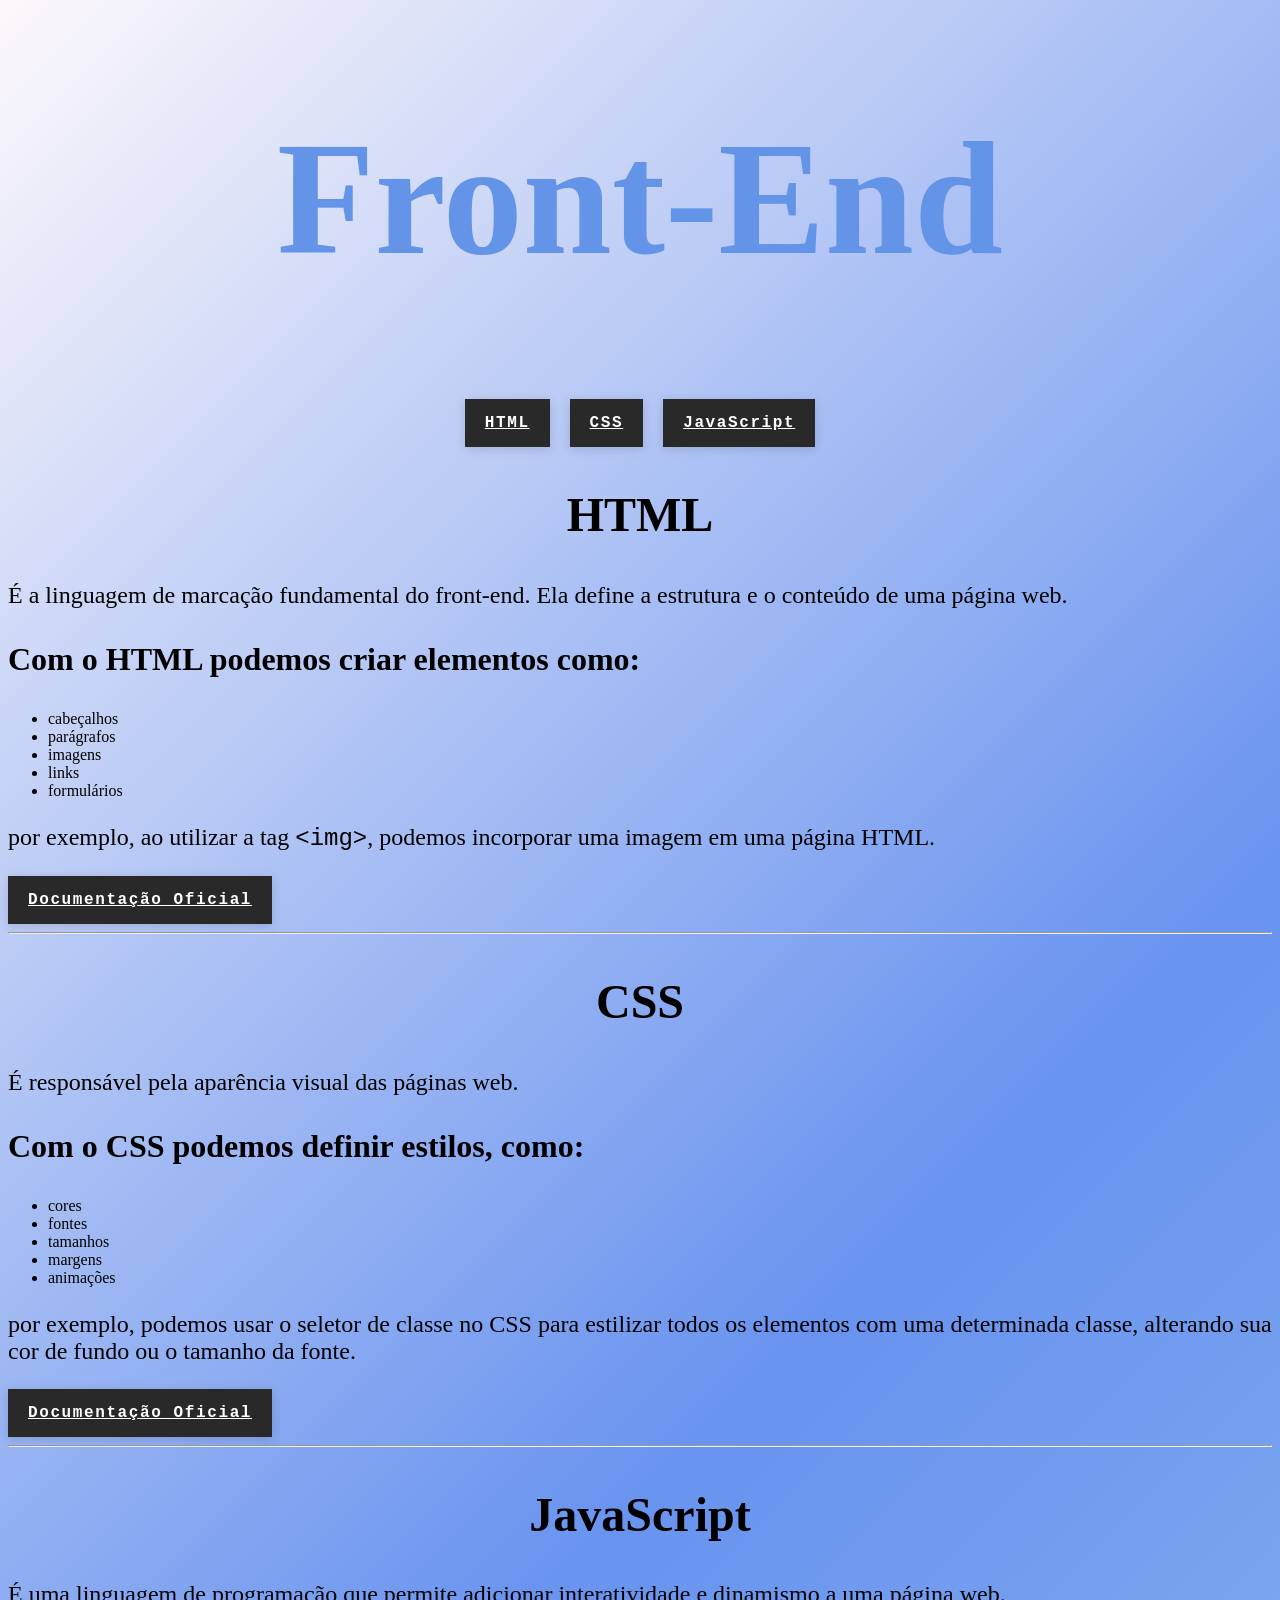
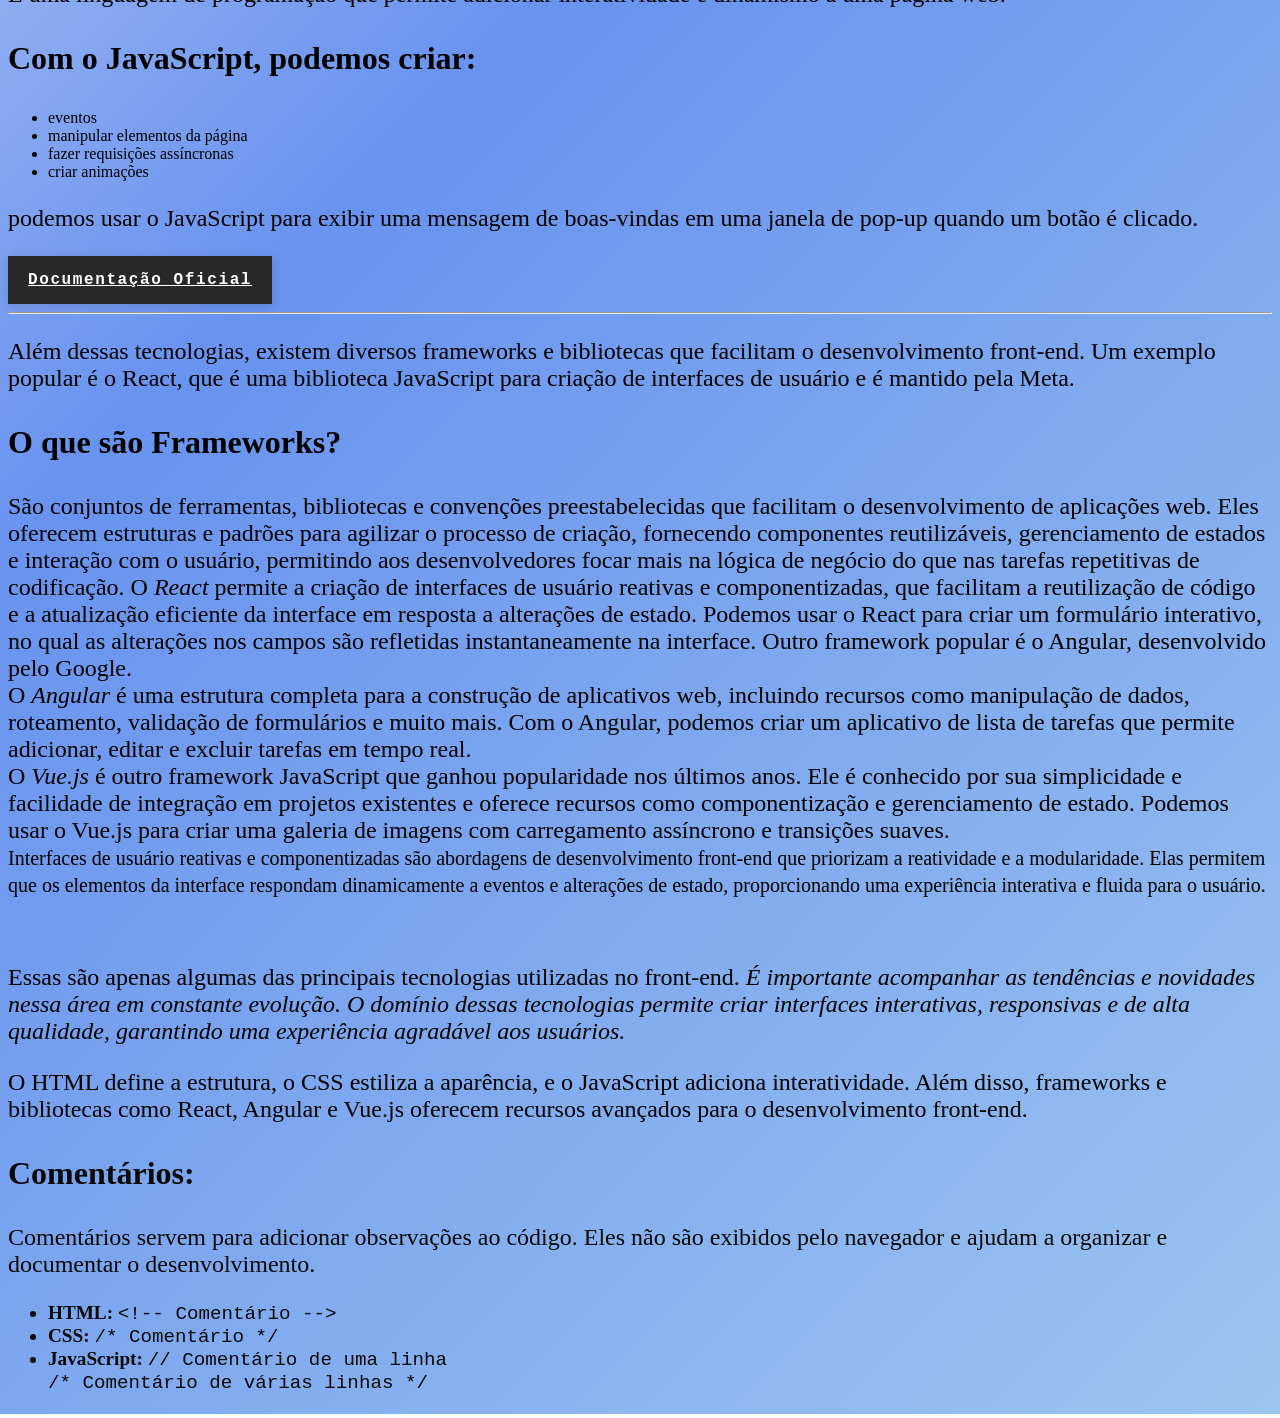
==== aula1/index.html @ bb738084 "adiciona estilos, tamanho das fontes e cor de fundo da página" ====
<!DOCTYPE html>
<html lang="en">
<head>
    <meta charset="UTF-8">
    <meta name="viewport" content="width=device-width, initial-scale=1.0">
    <title>Front-End</title>
    <link rel="stylesheet" href="style.css">
</head>
<body>
    <main>
    <!--O HTML  -->
    <h1>Front-End</h1>

<nav class="menu">
<a href="#html" class="ui-btn">
    <span>HTML</span>
</a>
<a href="#css" class="ui-btn">
    <span>CSS</span>
</a>
<a href="#javascript" class="ui-btn">
    <span>JavaScript</span>
</a>

    
</nav>


<section id="html">
    <h2>HTML</h2>
    <p>
        É a linguagem de marcação fundamental do front-end.
        Ela define a estrutura e o conteúdo de uma página web.
    </p>
    <h3>Com o HTML podemos criar elementos como:</h3>
    <ul>
        <li>cabeçalhos</li>
        <li>parágrafos</li>
        <li>imagens</li>
        <li>links</li>
        <li>formulários</li>
    </ul>

    <p>
        por exemplo, ao utilizar a tag <code>&lt;img&gt;</code>, podemos incorporar uma imagem em uma página HTML.
    </p>
    <a 
        class="ui-btn"
        href="https://developer.mozilla.org/pt-BR/docs/Web/HTML"
        target="_blank"
        rel="noopener noreferrer">
            <span>Documentação Oficial</span>
    </a>
</section>
<hr>



<section id="css">
    <!--AGORA O CSS-->
    <h2>CSS</h2>
    <p>
        É responsável pela aparência visual das páginas web.
    </p>
    <h3>Com o CSS podemos definir estilos, como:</h3>
    <ul>
        <li>cores</li>
        <li>fontes</li>
        <li>tamanhos</li>
        <li>margens</li>
        <li>animações</li>
    </ul>

    <p>
        por exemplo, podemos usar o seletor de classe no CSS para estilizar todos os elementos com uma determinada classe, alterando sua cor de fundo ou o tamanho da fonte.
    </p>
    <a 
        class="ui-btn"
        href="https://developer.mozilla.org/pt-BR/docs/Web/CSS"
        target="_blank"
        rel="noopener noreferrer">
            <span>Documentação Oficial</span>
    </a>
</section>

<hr>

<section id="javascript">
<!--AGORA O JAVASCRIPT-->
<h2>JavaScript</h2>

    <p>
        É uma linguagem de programação que permite adicionar interatividade e dinamismo a uma página web.
    </p>
    <h3>Com o JavaScript, podemos criar:</h3>
    <ul>
        <li>eventos</li>
        <li>manipular elementos da página</li>
        <li>fazer requisições assíncronas</li>
        <li>criar animações</li>
    </ul>

    <p>
        podemos usar o JavaScript para exibir uma mensagem de boas-vindas em uma janela de pop-up quando um botão é clicado.
    </p>
    <a 
        class="ui-btn"
        href="https://developer.mozilla.org/pt-BR/docs/Web/JavaScript"
        target="_blank"
        rel="noopener noreferrer">
            <span>Documentação Oficial</span>
    </a>
</section>
<hr>

<p>
    Além dessas tecnologias, existem diversos frameworks e bibliotecas que facilitam o desenvolvimento front-end. Um exemplo popular é o React, que é uma biblioteca JavaScript para criação de interfaces de usuário e é mantido pela Meta.
</p>

<h3> O que são Frameworks?</h3>
<p>São conjuntos de ferramentas, bibliotecas e convenções preestabelecidas que facilitam o desenvolvimento de aplicações web. Eles oferecem estruturas e padrões para agilizar o processo de criação, fornecendo componentes reutilizáveis, gerenciamento de estados e interação com o usuário, permitindo aos desenvolvedores focar mais na lógica de negócio do que nas tarefas repetitivas de codificação.
O <i>React</i> permite a criação de interfaces de usuário reativas e componentizadas, que facilitam a reutilização de código e a atualização eficiente da interface em resposta a alterações de estado. Podemos usar o React para criar um formulário interativo, no qual as alterações nos campos são refletidas instantaneamente na interface. Outro framework popular é o Angular, desenvolvido pelo Google. 
<br>
O <i>Angular</i> é uma estrutura completa para a construção de aplicativos web, incluindo recursos como manipulação de dados, roteamento, validação de formulários e muito mais. Com o Angular, podemos criar um aplicativo de lista de tarefas que permite adicionar, editar e excluir tarefas em tempo real.
<br>
O <i>Vue.js</i> é outro framework JavaScript que ganhou popularidade nos últimos anos. Ele é conhecido por sua simplicidade e facilidade de integração em projetos existentes e oferece recursos como componentização e gerenciamento de estado. Podemos usar o Vue.js para criar uma galeria de imagens com carregamento assíncrono e transições suaves.
<br> 
<small>Interfaces de usuário reativas e componentizadas são abordagens de desenvolvimento front-end que priorizam a reatividade e a modularidade. Elas permitem que os elementos da interface respondam dinamicamente a eventos e alterações de estado, proporcionando uma experiência interativa e fluida para o usuário.</small>
</p>
<br>
<p> Essas são apenas algumas das principais tecnologias utilizadas no front-end. <em>É importante acompanhar as tendências e novidades nessa área em constante evolução. O domínio dessas tecnologias permite criar interfaces interativas, responsivas e de alta qualidade, garantindo uma experiência agradável aos usuários.</em></p>

<p>O HTML define a estrutura, o CSS estiliza a aparência, e o JavaScript adiciona interatividade. Além disso, frameworks e bibliotecas como React, Angular e Vue.js oferecem recursos avançados para o desenvolvimento front-end. </p>


<section class="comentarios">
    <h3>Comentários:</h3>

    <p>Comentários servem para adicionar observações ao código.
        Eles não são exibidos pelo navegador e ajudam a organizar e documentar o desenvolvimento.
    </p>
    
    <ul>
        <li>
            <strong>HTML:</strong>
            <code>&lt;!-- Comentário --&gt;</code>
        </li>

        <li>
            <strong>CSS:</strong>
            <code>/* Comentário */</code>
        </li>

        <li>
            <strong>JavaScript:</strong>
            <code>// Comentário de uma linha</code>
            <br>
            <code>/* Comentário de várias linhas */</code>
        </li>
    </ul>
</section>
    


</main>
<!--EU USEI AQUI NESSA PÁGINA AS TAGS:
<BR- PARA QUEBRA DE LINHA
<EM E <I PARA DESTACAR COM MAIS EMOÇÃO.
<SMALL PARA INFORMAÇÕES SECUNDÁRIAS, MAIS PARECIDAS COM NOTAS DE RODAPÉ.
<H1, <H2 E <H3- PARA TÍTULOS.
<P- PARA PARÁGRAFOS -->
</body>
</html>
---- aula1/style.css ----
body {
    background: linear-gradient(
        135deg,
        #fdf8fb,
        #6893ef,
        #9bc5ef
    );
}

h1 {
    color:rgb(100, 148, 232);
    font-size: 10rem;

/*centralizando*/
    display: flex;
    align-items: center;
    justify-content: center;
}

h2 {
    font-size: 3rem;
    
    /*centralizando*/
    display: flex;
    align-items: center;
    justify-content: center;

}

h3 {
    font-size: 2rem;
}

p {
    font-size: 1.5rem;

    }

.comentarios {
    font-size: 1.2rem;
    color: #080808;

}


.menu {
    display: flex;
    justify-content: center;
    gap: 20px;
    margin: 30px 0;
    flex-wrap: wrap;
}

/* From Uiverse.io by Galahhad */ 
.ui-btn {
    --btn-default-bg: rgb(41, 41, 41);
    --btn-padding: 15px 20px;
    --btn-hover-bg: rgb(51, 51, 51);
    --btn-transition: .3s;
    --btn-letter-spacing: .1rem;
    --btn-animation-duration: 1.2s;
    --btn-shadow-color: rgba(0, 0, 0, 0.137);
    --btn-shadow: 0 2px 10px 0 var(--btn-shadow-color);
    --hover-btn-color: #ed5ab2;
    --default-btn-color: #fff;
    --font-size: 16px;
    /* this field should not be empty */
    --font-weight: 600;
    --font-family: Menlo,Roboto Mono,monospace;
    /* this field should not be empty */
}

/* button settings */

.ui-btn {
    box-sizing: border-box;
    padding: var(--btn-padding);
    display: inline-flex;
    align-items: center;
    justify-content: center;
    color: var(--default-btn-color);
    font: var(--font-weight) var(--font-size) var(--font-family);
    background: var(--btn-default-bg);
    border: none;
    cursor: pointer;
    transition: var(--btn-transition);
    overflow: hidden;
    box-shadow: var(--btn-shadow);
}

.ui-btn span {
    letter-spacing: var(--btn-letter-spacing);
    transition: var(--btn-transition);
    box-sizing: border-box;
    position: relative;
    background: inherit;
}

.ui-btn span::before {
    box-sizing: border-box;
    position: absolute;
    content: "";
    background: inherit;
}

.ui-btn:hover, .ui-btn:focus {
  background: var(--btn-hover-bg);
}

.ui-btn:hover span, .ui-btn:focus span {
  color: var(--hover-btn-color);
}

.ui-btn:hover span::before, .ui-btn:focus span::before {
  animation: chitchat linear both var(--btn-animation-duration);
}

@keyframes chitchat {
  0% {
    content: "#";
  }

  5% {
    content: ".";
  }

  10% {
    content: "^{";
  }

  15% {
    content: "-!";
  }

  20% {
    content: "#$_";
  }

  25% {
    content: "№:0";
  }

  30% {
    content: "#{+.";
  }

  35% {
    content: "@}-?";
  }

  40% {
    content: "?{4@%";
  }

  45% {
    content: "=.,^!";
  }

  50% {
    content: "?2@%";
  }

  55% {
    content: "\;1}]";
  }

  60% {
    content: "?{%:%";
    right: 0;
  }

  65% {
    content: "|{f[4";
    right: 0;
  }

  70% {
    content: "{4%0%";
    right: 0;
  }

  75% {
    content: "'1_0<";
    right: 0;
  }

  80% {
    content: "{0%";
    right: 0;
  }

  85% {
    content: "]>'";
    right: 0;
  }

  90% {
    content: "4";
    right: 0;
  }

  95% {
    content: "2";
    right: 0;
  }

  100% {
    content: "";
    right: 0;
  }
}
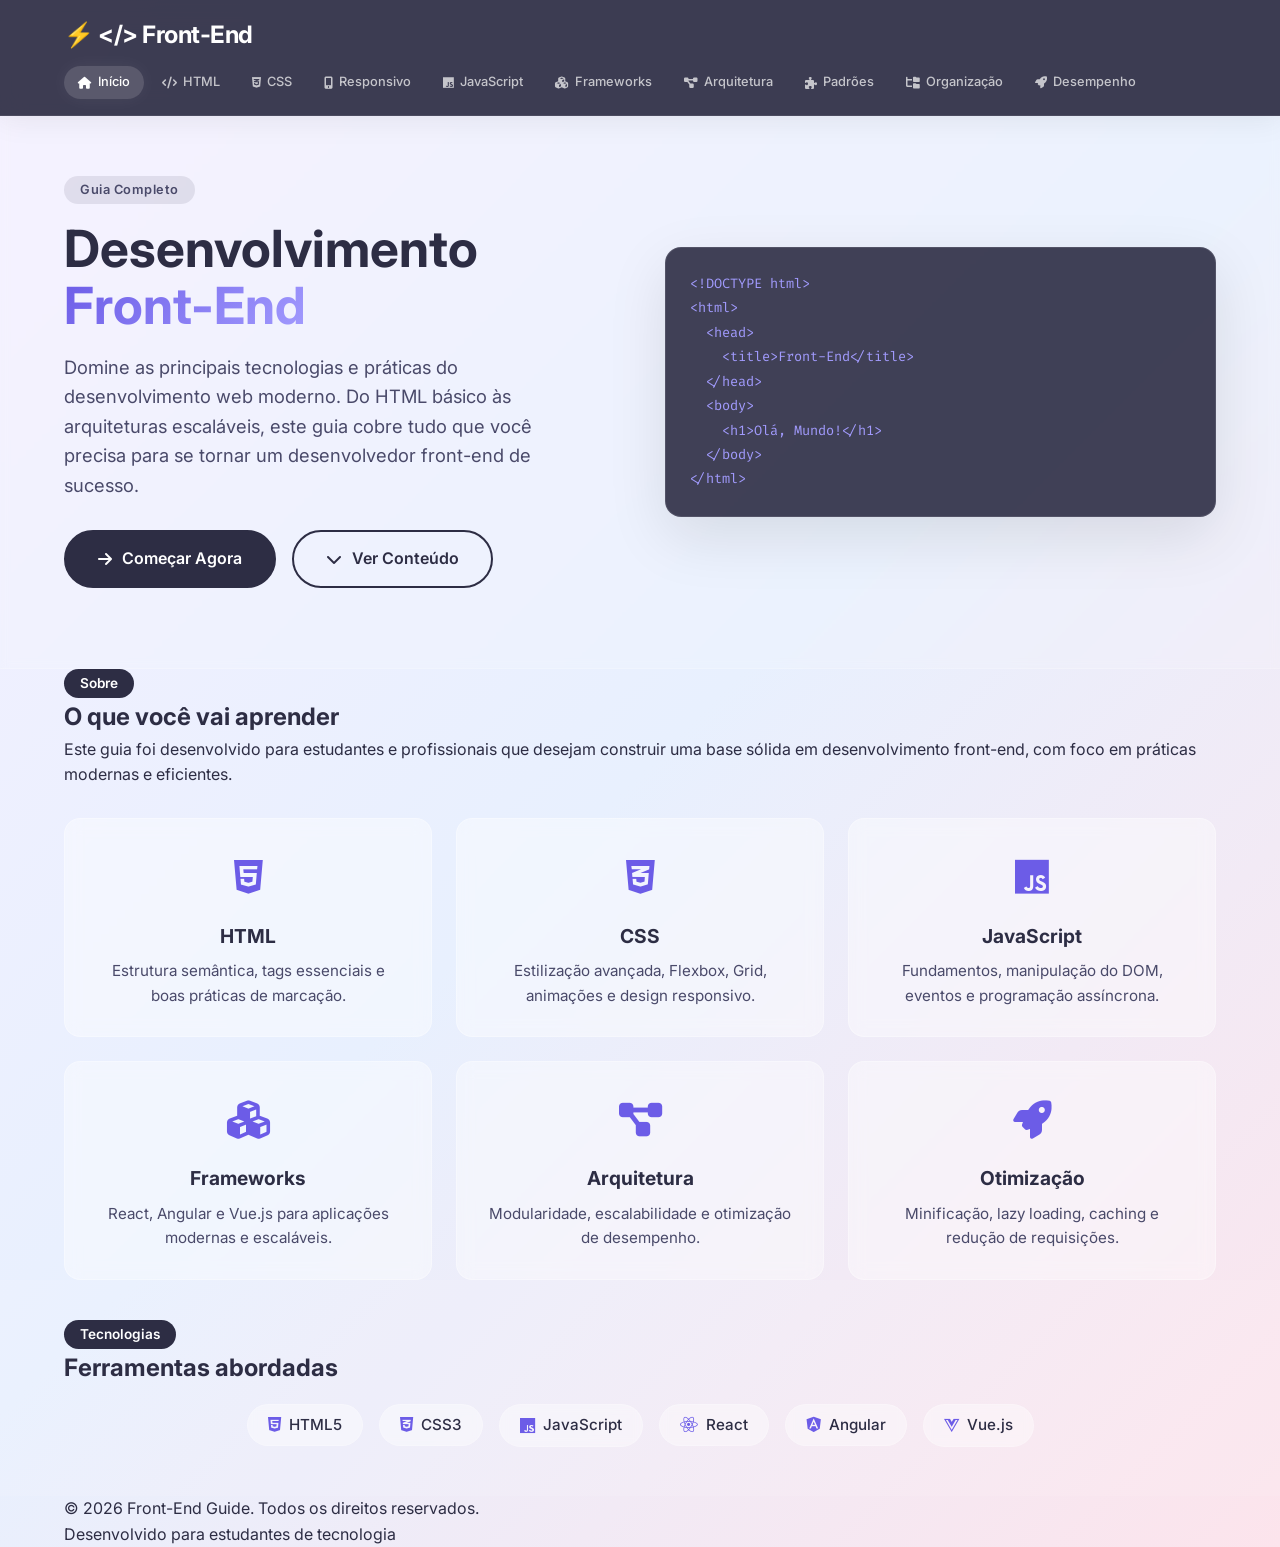
==== commit e516b9e1: "adiciona 10 paginas já estilizadas sobre os 2 primeiros capítulos da apostila" ====
--- a/aula1/index.html
+++ b/aula1/index.html
@@ -1,173 +1,145 @@
 <!DOCTYPE html>
-<html lang="en">
+<html lang="pt-BR">
 <head>
     <meta charset="UTF-8">
     <meta name="viewport" content="width=device-width, initial-scale=1.0">
-    <title>Front-End</title>
+    <title>Front-End Guide - Início</title>
     <link rel="stylesheet" href="style.css">
+    <link href="https://fonts.googleapis.com/css2?family=Fira+Code:wght@300;400;600;700&family=Inter:wght@300;400;500;600;700&display=swap" rel="stylesheet">
+    <link rel="stylesheet" href="https://cdnjs.cloudflare.com/ajax/libs/font-awesome/6.4.0/css/all.min.css">
 </head>
 <body>
-    <main>
-    <!--O HTML  -->
-    <h1>Front-End</h1>
 
-<nav class="menu">
-<a href="#html" class="ui-btn">
-    <span>HTML</span>
-</a>
-<a href="#css" class="ui-btn">
-    <span>CSS</span>
-</a>
-<a href="#javascript" class="ui-btn">
-    <span>JavaScript</span>
-</a>
+    <!-- ===== HEADER ===== -->
+    <header>
+        <div class="container header-content">
+            <div class="logo">
+                <h1>&lt;/&gt; Front-End</h1>
+            </div>
+            <nav class="main-nav">
+                <a href="index.html" class="active"><i class="fas fa-home"></i> Início</a>
+                <a href="estrutura-html.html"><i class="fas fa-code"></i> HTML</a>
+                <a href="css-avancado.html"><i class="fab fa-css3-alt"></i> CSS</a>
+                <a href="responsivo.html"><i class="fas fa-mobile-alt"></i> Responsivo</a>
+                <a href="javascript.html"><i class="fab fa-js"></i> JavaScript</a>
+                <a href="frameworks.html"><i class="fas fa-cubes"></i> Frameworks</a>
+                <a href="arquitetura.html"><i class="fas fa-project-diagram"></i> Arquitetura</a>
+                <a href="padroes-projeto.html"><i class="fas fa-puzzle-piece"></i> Padrões</a>
+                <a href="organizacao.html"><i class="fas fa-folder-tree"></i> Organização</a>
+                <a href="desempenho.html"><i class="fas fa-rocket"></i> Desempenho</a>
+            </nav>
+        </div>
+    </header>
 
-    
-</nav>
+    <!-- ===== HERO ===== -->
+    <section class="hero">
+        <div class="container hero-content">
+            <div class="hero-text">
+                <span class="hero-badge">Guia Completo</span>
+                <h2>Desenvolvimento <br><span class="highlight-text">Front-End</span></h2>
+                <p>
+                    Domine as principais tecnologias e práticas do desenvolvimento web moderno.
+                    Do HTML básico às arquiteturas escaláveis, este guia cobre tudo que você
+                    precisa para se tornar um desenvolvedor front-end de sucesso.
+                </p>
+                <div class="hero-buttons">
+                    <a href="estrutura-html.html" class="btn btn-primary">
+                        <i class="fas fa-arrow-right"></i> Começar Agora
+                    </a>
+                    <a href="#conteudo" class="btn btn-secondary">
+                        <i class="fas fa-chevron-down"></i> Ver Conteúdo
+                    </a>
+                </div>
+            </div>
+            <div class="hero-image">
+                <div class="code-block">
+                    <pre><code>&lt;!DOCTYPE html&gt;
+&lt;html&gt;
+  &lt;head&gt;
+    &lt;title&gt;Front-End&lt;/title&gt;
+  &lt;/head&gt;
+  &lt;body&gt;
+    &lt;h1&gt;Olá, Mundo!&lt;/h1&gt;
+  &lt;/body&gt;
+&lt;/html&gt;</code></pre>
+                </div>
+            </div>
+        </div>
+    </section>
 
+    <!-- ===== SEÇÃO: SOBRE O GUIA ===== -->
+    <section id="conteudo" class="about-section">
+        <div class="container">
+            <div class="section-header">
+                <span class="badge">Sobre</span>
+                <h2>O que você vai aprender</h2>
+            </div>
+            <p class="section-description">
+                Este guia foi desenvolvido para estudantes e profissionais que desejam
+                construir uma base sólida em desenvolvimento front-end, com foco em
+                práticas modernas e eficientes.
+            </p>
 
-<section id="html">
-    <h2>HTML</h2>
-    <p>
-        É a linguagem de marcação fundamental do front-end.
-        Ela define a estrutura e o conteúdo de uma página web.
-    </p>
-    <h3>Com o HTML podemos criar elementos como:</h3>
-    <ul>
-        <li>cabeçalhos</li>
-        <li>parágrafos</li>
-        <li>imagens</li>
-        <li>links</li>
-        <li>formulários</li>
-    </ul>
+            <div class="features-grid">
+                <div class="feature-card">
+                    <div class="feature-icon"><i class="fab fa-html5"></i></div>
+                    <h3>HTML</h3>
+                    <p>Estrutura semântica, tags essenciais e boas práticas de marcação.</p>
+                </div>
+                <div class="feature-card">
+                    <div class="feature-icon"><i class="fab fa-css3-alt"></i></div>
+                    <h3>CSS</h3>
+                    <p>Estilização avançada, Flexbox, Grid, animações e design responsivo.</p>
+                </div>
+                <div class="feature-card">
+                    <div class="feature-icon"><i class="fab fa-js"></i></div>
+                    <h3>JavaScript</h3>
+                    <p>Fundamentos, manipulação do DOM, eventos e programação assíncrona.</p>
+                </div>
+                <div class="feature-card">
+                    <div class="feature-icon"><i class="fas fa-cubes"></i></div>
+                    <h3>Frameworks</h3>
+                    <p>React, Angular e Vue.js para aplicações modernas e escaláveis.</p>
+                </div>
+                <div class="feature-card">
+                    <div class="feature-icon"><i class="fas fa-project-diagram"></i></div>
+                    <h3>Arquitetura</h3>
+                    <p>Modularidade, escalabilidade e otimização de desempenho.</p>
+                </div>
+                <div class="feature-card">
+                    <div class="feature-icon"><i class="fas fa-rocket"></i></div>
+                    <h3>Otimização</h3>
+                    <p>Minificação, lazy loading, caching e redução de requisições.</p>
+                </div>
+            </div>
+        </div>
+    </section>
 
-    <p>
-        por exemplo, ao utilizar a tag <code>&lt;img&gt;</code>, podemos incorporar uma imagem em uma página HTML.
-    </p>
-    <a 
-        class="ui-btn"
-        href="https://developer.mozilla.org/pt-BR/docs/Web/HTML"
-        target="_blank"
-        rel="noopener noreferrer">
-            <span>Documentação Oficial</span>
-    </a>
-</section>
-<hr>
+    <!-- ===== SEÇÃO: TECNOLOGIAS ===== -->
+    <section class="tech-stack">
+        <div class="container">
+            <div class="section-header">
+                <span class="badge">Tecnologias</span>
+                <h2>Ferramentas abordadas</h2>
+            </div>
+            <div class="tech-icons">
+                <span><i class="fab fa-html5"></i> HTML5</span>
+                <span><i class="fab fa-css3-alt"></i> CSS3</span>
+                <span><i class="fab fa-js"></i> JavaScript</span>
+                <span><i class="fab fa-react"></i> React</span>
+                <span><i class="fab fa-angular"></i> Angular</span>
+                <span><i class="fab fa-vuejs"></i> Vue.js</span>
+            </div>
+        </div>
+    </section>
 
+    <!-- ===== FOOTER ===== -->
+    <footer>
+        <div class="container footer-content">
+            <p>&copy; 2026 Front-End Guide. Todos os direitos reservados.</p>
+            <p class="footer-tag">Desenvolvido para estudantes de tecnologia</p>
+        </div>
+    </footer>
 
-
-<section id="css">
-    <!--AGORA O CSS-->
-    <h2>CSS</h2>
-    <p>
-        É responsável pela aparência visual das páginas web.
-    </p>
-    <h3>Com o CSS podemos definir estilos, como:</h3>
-    <ul>
-        <li>cores</li>
-        <li>fontes</li>
-        <li>tamanhos</li>
-        <li>margens</li>
-        <li>animações</li>
-    </ul>
-
-    <p>
-        por exemplo, podemos usar o seletor de classe no CSS para estilizar todos os elementos com uma determinada classe, alterando sua cor de fundo ou o tamanho da fonte.
-    </p>
-    <a 
-        class="ui-btn"
-        href="https://developer.mozilla.org/pt-BR/docs/Web/CSS"
-        target="_blank"
-        rel="noopener noreferrer">
-            <span>Documentação Oficial</span>
-    </a>
-</section>
-
-<hr>
-
-<section id="javascript">
-<!--AGORA O JAVASCRIPT-->
-<h2>JavaScript</h2>
-
-    <p>
-        É uma linguagem de programação que permite adicionar interatividade e dinamismo a uma página web.
-    </p>
-    <h3>Com o JavaScript, podemos criar:</h3>
-    <ul>
-        <li>eventos</li>
-        <li>manipular elementos da página</li>
-        <li>fazer requisições assíncronas</li>
-        <li>criar animações</li>
-    </ul>
-
-    <p>
-        podemos usar o JavaScript para exibir uma mensagem de boas-vindas em uma janela de pop-up quando um botão é clicado.
-    </p>
-    <a 
-        class="ui-btn"
-        href="https://developer.mozilla.org/pt-BR/docs/Web/JavaScript"
-        target="_blank"
-        rel="noopener noreferrer">
-            <span>Documentação Oficial</span>
-    </a>
-</section>
-<hr>
-
-<p>
-    Além dessas tecnologias, existem diversos frameworks e bibliotecas que facilitam o desenvolvimento front-end. Um exemplo popular é o React, que é uma biblioteca JavaScript para criação de interfaces de usuário e é mantido pela Meta.
-</p>
-
-<h3> O que são Frameworks?</h3>
-<p>São conjuntos de ferramentas, bibliotecas e convenções preestabelecidas que facilitam o desenvolvimento de aplicações web. Eles oferecem estruturas e padrões para agilizar o processo de criação, fornecendo componentes reutilizáveis, gerenciamento de estados e interação com o usuário, permitindo aos desenvolvedores focar mais na lógica de negócio do que nas tarefas repetitivas de codificação.
-O <i>React</i> permite a criação de interfaces de usuário reativas e componentizadas, que facilitam a reutilização de código e a atualização eficiente da interface em resposta a alterações de estado. Podemos usar o React para criar um formulário interativo, no qual as alterações nos campos são refletidas instantaneamente na interface. Outro framework popular é o Angular, desenvolvido pelo Google. 
-<br>
-O <i>Angular</i> é uma estrutura completa para a construção de aplicativos web, incluindo recursos como manipulação de dados, roteamento, validação de formulários e muito mais. Com o Angular, podemos criar um aplicativo de lista de tarefas que permite adicionar, editar e excluir tarefas em tempo real.
-<br>
-O <i>Vue.js</i> é outro framework JavaScript que ganhou popularidade nos últimos anos. Ele é conhecido por sua simplicidade e facilidade de integração em projetos existentes e oferece recursos como componentização e gerenciamento de estado. Podemos usar o Vue.js para criar uma galeria de imagens com carregamento assíncrono e transições suaves.
-<br> 
-<small>Interfaces de usuário reativas e componentizadas são abordagens de desenvolvimento front-end que priorizam a reatividade e a modularidade. Elas permitem que os elementos da interface respondam dinamicamente a eventos e alterações de estado, proporcionando uma experiência interativa e fluida para o usuário.</small>
-</p>
-<br>
-<p> Essas são apenas algumas das principais tecnologias utilizadas no front-end. <em>É importante acompanhar as tendências e novidades nessa área em constante evolução. O domínio dessas tecnologias permite criar interfaces interativas, responsivas e de alta qualidade, garantindo uma experiência agradável aos usuários.</em></p>
-
-<p>O HTML define a estrutura, o CSS estiliza a aparência, e o JavaScript adiciona interatividade. Além disso, frameworks e bibliotecas como React, Angular e Vue.js oferecem recursos avançados para o desenvolvimento front-end. </p>
-
-
-<section class="comentarios">
-    <h3>Comentários:</h3>
-
-    <p>Comentários servem para adicionar observações ao código.
-        Eles não são exibidos pelo navegador e ajudam a organizar e documentar o desenvolvimento.
-    </p>
-    
-    <ul>
-        <li>
-            <strong>HTML:</strong>
-            <code>&lt;!-- Comentário --&gt;</code>
-        </li>
-
-        <li>
-            <strong>CSS:</strong>
-            <code>/* Comentário */</code>
-        </li>
-
-        <li>
-            <strong>JavaScript:</strong>
-            <code>// Comentário de uma linha</code>
-            <br>
-            <code>/* Comentário de várias linhas */</code>
-        </li>
-    </ul>
-</section>
-    
-
-
-</main>
-<!--EU USEI AQUI NESSA PÁGINA AS TAGS:
-<BR- PARA QUEBRA DE LINHA
-<EM E <I PARA DESTACAR COM MAIS EMOÇÃO.
-<SMALL PARA INFORMAÇÕES SECUNDÁRIAS, MAIS PARECIDAS COM NOTAS DE RODAPÉ.
-<H1, <H2 E <H3- PARA TÍTULOS.
-<P- PARA PARÁGRAFOS -->
 </body>
 </html>
--- a/aula1/style.css
+++ b/aula1/style.css
@@ -1,212 +1,462 @@
+/* ===== RESET E BASE ===== */
+* {
+    margin: 0;
+    padding: 0;
+    box-sizing: border-box;
+}
+
+html {
+    scroll-behavior: smooth;
+}
+
 body {
-    background: linear-gradient(
-        135deg,
-        #fdf8fb,
-        #6893ef,
-        #9bc5ef
-    );
-}
-
-h1 {
-    color:rgb(100, 148, 232);
-    font-size: 10rem;
-
-/*centralizando*/
-    display: flex;
-    align-items: center;
+    font-family: 'Inter', 'Segoe UI', sans-serif;
+    background: linear-gradient(135deg, #f5f0ff, #e8f0fe, #fce4ec);
+    color: #2d2d44;
+    line-height: 1.6;
+    min-height: 100vh;
+}
+
+.container {
+    max-width: 1200px;
+    margin: 0 auto;
+    padding: 0 24px;
+}
+
+/* ===== FONTS ===== */
+code, pre, .code-block {
+    font-family: 'Fira Code', 'Courier New', monospace;
+}
+
+/* ===== HEADER ===== */
+header {
+    background: rgba(45, 45, 68, 0.92);
+    backdrop-filter: blur(12px);
+    padding: 16px 0;
+    position: sticky;
+    top: 0;
+    z-index: 1000;
+    box-shadow: 0 2px 30px rgba(0, 0, 0, 0.08);
+    border-bottom: 1px solid rgba(255, 255, 255, 0.08);
+}
+
+.header-content {
+    display: flex;
+    justify-content: space-between;
+    align-items: center;
+    flex-wrap: wrap;
+    gap: 12px;
+}
+
+.logo h1 {
+    color: #fff;
+    font-size: 1.5rem;
+    font-weight: 700;
+    letter-spacing: -0.5px;
+}
+
+.logo h1::before {
+    content: "⚡ ";
+}
+
+.main-nav {
+    display: flex;
+    gap: 4px;
+    flex-wrap: wrap;
+}
+
+.main-nav a {
+    color: rgba(255, 255, 255, 0.7);
+    text-decoration: none;
+    font-weight: 500;
+    font-size: 0.8rem;
+    padding: 6px 14px;
+    border-radius: 20px;
+    transition: all 0.3s ease;
+    display: flex;
+    align-items: center;
+    gap: 6px;
+}
+
+.main-nav a i {
+    font-size: 0.75rem;
+}
+
+.main-nav a:hover {
+    background: rgba(255, 255, 255, 0.12);
+    color: #fff;
+    transform: translateY(-1px);
+}
+
+.main-nav a.active {
+    background: rgba(255, 255, 255, 0.15);
+    color: #fff;
+    box-shadow: 0 0 20px rgba(255, 255, 255, 0.05);
+}
+
+/* ===== RESPONSIVIDADE DO HEADER ===== */
+@media (max-width: 1024px) {
+    .main-nav a {
+        font-size: 0.7rem;
+        padding: 5px 10px;
+    }
+}
+
+@media (max-width: 768px) {
+    .header-content {
+        flex-direction: column;
+        align-items: stretch;
+        gap: 10px;
+    }
+
+    .logo h1 {
+        text-align: center;
+        font-size: 1.3rem;
+    }
+
+    .main-nav {
+        justify-content: center;
+        gap: 4px;
+    }
+
+    .main-nav a {
+        font-size: 0.65rem;
+        padding: 4px 8px;
+    }
+
+    .main-nav a i {
+        display: none;
+    }
+}
+
+/* ===== HERO (Index) ===== */
+.hero {
+    padding: 60px 0 80px;
+    text-align: center;
+    background: rgba(255, 255, 255, 0.15);
+    backdrop-filter: blur(4px);
+    border-bottom: 1px solid rgba(255, 255, 255, 0.2);
+}
+
+.hero-content {
+    display: grid;
+    grid-template-columns: 1fr 1fr;
+    gap: 50px;
+    align-items: center;
+    text-align: left;
+}
+
+.hero-text .hero-badge {
+    display: inline-block;
+    background: rgba(45, 45, 68, 0.1);
+    padding: 4px 16px;
+    border-radius: 20px;
+    font-size: 0.8rem;
+    font-weight: 600;
+    color: #4a4a6a;
+    margin-bottom: 16px;
+    letter-spacing: 0.5px;
+}
+
+.hero-text h2 {
+    font-size: 3.2rem;
+    font-weight: 700;
+    color: #2d2d44;
+    line-height: 1.1;
+    margin-bottom: 20px;
+}
+
+.hero-text .highlight-text {
+    background: linear-gradient(135deg, #6c5ce7, #a29bfe);
+    -webkit-background-clip: text;
+    -webkit-text-fill-color: transparent;
+    background-clip: text;
+}
+
+.hero-text p {
+    font-size: 1.15rem;
+    color: #4a4a6a;
+    max-width: 520px;
+    margin-bottom: 30px;
+}
+
+.hero-buttons {
+    display: flex;
+    gap: 16px;
+    flex-wrap: wrap;
+}
+
+.hero-image .code-block {
+    background: rgba(45, 45, 68, 0.9);
+    border-radius: 16px;
+    padding: 24px;
+    box-shadow: 0 20px 60px rgba(0, 0, 0, 0.1);
+    border: 1px solid rgba(255, 255, 255, 0.1);
+}
+
+.code-block pre {
+    color: #a29bfe;
+    font-size: 0.85rem;
+    line-height: 1.8;
+    overflow-x: auto;
+}
+
+.code-block pre code {
+    background: transparent;
+    color: inherit;
+    padding: 0;
+}
+
+/* ===== BOTÕES ===== */
+.btn {
+    display: inline-flex;
+    align-items: center;
+    gap: 10px;
+    padding: 14px 32px;
+    font-weight: 600;
+    text-decoration: none;
+    border-radius: 50px;
+    transition: all 0.3s ease;
+    font-size: 1rem;
+    border: 2px solid transparent;
+    cursor: pointer;
+}
+
+.btn-primary {
+    background: #2d2d44;
+    color: #fff;
+    border-color: #2d2d44;
+}
+
+.btn-primary:hover {
+    background: #4a4a6a;
+    border-color: #4a4a6a;
+    transform: translateY(-2px);
+    box-shadow: 0 8px 30px rgba(45, 45, 68, 0.2);
+}
+
+.btn-secondary {
+    background: transparent;
+    color: #2d2d44;
+    border-color: #2d2d44;
+}
+
+.btn-secondary:hover {
+    background: #2d2d44;
+    color: #fff;
+    transform: translateY(-2px);
+}
+
+/* ===== PAGE HERO ===== */
+.page-hero {
+    padding: 50px 0 40px;
+    text-align: center;
+    background: rgba(255, 255, 255, 0.12);
+    backdrop-filter: blur(4px);
+    border-bottom: 1px solid rgba(255, 255, 255, 0.15);
+}
+
+.page-hero .badge {
+    display: inline-block;
+    background: #2d2d44;
+    color: #fff;
+    padding: 4px 18px;
+    border-radius: 20px;
+    font-weight: 700;
+    font-size: 0.9rem;
+    margin-bottom: 12px;
+}
+
+.page-hero h2 {
+    font-size: 2.8rem;
+    font-weight: 700;
+    color: #2d2d44;
+    margin-bottom: 12px;
+}
+
+.page-hero p {
+    font-size: 1.15rem;
+    color: #4a4a6a;
+    max-width: 700px;
+    margin: 0 auto;
+}
+
+/* ===== PAGE CONTENT ===== */
+.page-content {
+    padding: 50px 0 70px;
+}
+
+.content-section {
+    margin-bottom: 48px;
+}
+
+.content-section h3 {
+    font-size: 1.6rem;
+    color: #2d2d44;
+    margin-bottom: 16px;
+    display: flex;
+    align-items: center;
+    gap: 12px;
+}
+
+.content-section h3 i {
+    color: #6c5ce7;
+    font-size: 1.4rem;
+}
+
+.content-section p {
+    font-size: 1.05rem;
+    color: #3d3d5a;
+    margin-bottom: 16px;
+}
+
+/* ===== BADGE ===== */
+.badge {
+    display: inline-block;
+    background: #2d2d44;
+    color: #fff;
+    padding: 4px 16px;
+    border-radius: 20px;
+    font-weight: 600;
+    font-size: 0.85rem;
+}
+
+/* ===== FEATURES GRID (Index) ===== */
+.features-grid {
+    display: grid;
+    grid-template-columns: repeat(3, 1fr);
+    gap: 24px;
+    margin-top: 30px;
+}
+
+.feature-card {
+    background: rgba(255, 255, 255, 0.4);
+    backdrop-filter: blur(8px);
+    border-radius: 16px;
+    padding: 28px;
+    text-align: center;
+    border: 1px solid rgba(255, 255, 255, 0.3);
+    transition: all 0.3s ease;
+}
+
+.feature-card:hover {
+    transform: translateY(-4px);
+    box-shadow: 0 12px 40px rgba(0, 0, 0, 0.06);
+}
+
+.feature-icon {
+    font-size: 2.4rem;
+    color: #6c5ce7;
+    margin-bottom: 12px;
+}
+
+.feature-card h3 {
+    font-size: 1.2rem;
+    color: #2d2d44;
+    margin-bottom: 8px;
+}
+
+.feature-card p {
+    font-size: 0.95rem;
+    color: #4a4a6a;
+}
+
+/* ===== TECH STACK ===== */
+.tech-stack {
+    padding: 40px 0 50px;
+    background: rgba(255, 255, 255, 0.08);
+}
+
+.tech-icons {
+    display: flex;
+    flex-wrap: wrap;
+    gap: 16px;
     justify-content: center;
-}
-
-h2 {
-    font-size: 3rem;
-    
-    /*centralizando*/
-    display: flex;
-    align-items: center;
-    justify-content: center;
-
-}
-
-h3 {
-    font-size: 2rem;
-}
-
-p {
-    font-size: 1.5rem;
-
-    }
-
-.comentarios {
-    font-size: 1.2rem;
-    color: #080808;
-
-}
-
-
-.menu {
-    display: flex;
-    justify-content: center;
-    gap: 20px;
-    margin: 30px 0;
-    flex-wrap: wrap;
-}
-
-/* From Uiverse.io by Galahhad */ 
-.ui-btn {
-    --btn-default-bg: rgb(41, 41, 41);
-    --btn-padding: 15px 20px;
-    --btn-hover-bg: rgb(51, 51, 51);
-    --btn-transition: .3s;
-    --btn-letter-spacing: .1rem;
-    --btn-animation-duration: 1.2s;
-    --btn-shadow-color: rgba(0, 0, 0, 0.137);
-    --btn-shadow: 0 2px 10px 0 var(--btn-shadow-color);
-    --hover-btn-color: #ed5ab2;
-    --default-btn-color: #fff;
-    --font-size: 16px;
-    /* this field should not be empty */
-    --font-weight: 600;
-    --font-family: Menlo,Roboto Mono,monospace;
-    /* this field should not be empty */
-}
-
-/* button settings */
-
-.ui-btn {
-    box-sizing: border-box;
-    padding: var(--btn-padding);
-    display: inline-flex;
-    align-items: center;
-    justify-content: center;
-    color: var(--default-btn-color);
-    font: var(--font-weight) var(--font-size) var(--font-family);
-    background: var(--btn-default-bg);
-    border: none;
-    cursor: pointer;
-    transition: var(--btn-transition);
-    overflow: hidden;
-    box-shadow: var(--btn-shadow);
-}
-
-.ui-btn span {
-    letter-spacing: var(--btn-letter-spacing);
-    transition: var(--btn-transition);
-    box-sizing: border-box;
-    position: relative;
-    background: inherit;
-}
-
-.ui-btn span::before {
-    box-sizing: border-box;
-    position: absolute;
-    content: "";
-    background: inherit;
-}
-
-.ui-btn:hover, .ui-btn:focus {
-  background: var(--btn-hover-bg);
-}
-
-.ui-btn:hover span, .ui-btn:focus span {
-  color: var(--hover-btn-color);
-}
-
-.ui-btn:hover span::before, .ui-btn:focus span::before {
-  animation: chitchat linear both var(--btn-animation-duration);
-}
-
-@keyframes chitchat {
-  0% {
-    content: "#";
-  }
-
-  5% {
-    content: ".";
-  }
-
-  10% {
-    content: "^{";
-  }
-
-  15% {
-    content: "-!";
-  }
-
-  20% {
-    content: "#$_";
-  }
-
-  25% {
-    content: "№:0";
-  }
-
-  30% {
-    content: "#{+.";
-  }
-
-  35% {
-    content: "@}-?";
-  }
-
-  40% {
-    content: "?{4@%";
-  }
-
-  45% {
-    content: "=.,^!";
-  }
-
-  50% {
-    content: "?2@%";
-  }
-
-  55% {
-    content: "\;1}]";
-  }
-
-  60% {
-    content: "?{%:%";
-    right: 0;
-  }
-
-  65% {
-    content: "|{f[4";
-    right: 0;
-  }
-
-  70% {
-    content: "{4%0%";
-    right: 0;
-  }
-
-  75% {
-    content: "'1_0<";
-    right: 0;
-  }
-
-  80% {
-    content: "{0%";
-    right: 0;
-  }
-
-  85% {
-    content: "]>'";
-    right: 0;
-  }
-
-  90% {
-    content: "4";
-    right: 0;
-  }
-
-  95% {
-    content: "2";
-    right: 0;
-  }
-
-  100% {
-    content: "";
-    right: 0;
-  }
-}
-
+    margin-top: 16px;
+}
+
+.tech-icons span {
+    background: rgba(255, 255, 255, 0.4);
+    backdrop-filter: blur(4px);
+    padding: 8px 20px;
+    border-radius: 30px;
+    font-weight: 500;
+    font-size: 0.95rem;
+    color: #2d2d44;
+    display: flex;
+    align-items: center;
+    gap: 8px;
+    border: 1px solid rgba(255, 255, 255, 0.2);
+    transition: all 0.3s ease;
+}
+
+.tech-icons span:hover {
+    background: rgba(255, 255, 255, 0.6);
+    transform: translateY(-2px);
+}
+
+.tech-icons span i {
+    color: #6c5ce7;
+    font-size: 1.1rem;
+}
+
+/* ===== EXAMPLE BOX ===== */
+.example-box {
+    background: rgba(255, 255, 255, 0.5);
+    backdrop-filter: blur(6px);
+    border-radius: 14px;
+    padding: 24px;
+    margin: 16px 0;
+    border-left: 4px solid #6c5ce7;
+}
+
+.example-box h4 {
+    font-size: 1.1rem;
+    color: #2d2d44;
+    margin-bottom: 10px;
+}
+
+.example-box code {
+    background: #2d2d44;
+    color: #c8bffa;
+    padding: 2px 10px;
+    border-radius: 4px;
+    font-size: 0.9rem;
+}
+
+.example-box pre {
+    background: #2d2d44;
+    color: #c8bffa;
+    padding: 18px;
+    border-radius: 10px;
+    overflow-x: auto;
+    margin-top: 10px;
+    font-size: 0.9rem;
+}
+
+.example-box pre code {
+    background: transparent;
+    color: inherit;
+    padding: 0;
+}
+
+/* ===== HIGHLIGHT BOX ===== */
+.highlight-box {
+    background: rgba(108, 92, 231, 0.08);
+    border-radius: 14px;
+    padding: 24px;
+    margin: 16px 0;
+    border-left: 4px solid #6c5ce7;
+}
+
+.highlight-box p {
+    margin-bottom: 0;
+}
+
+/* ===== TAGS GRID ===== */
+.tags-grid {
+    display: grid;
+    grid-template-columns: repeat(auto-fit, minmax(160px, 1fr));
+    gap: 16px;
+    margin-top: 16 
+}
